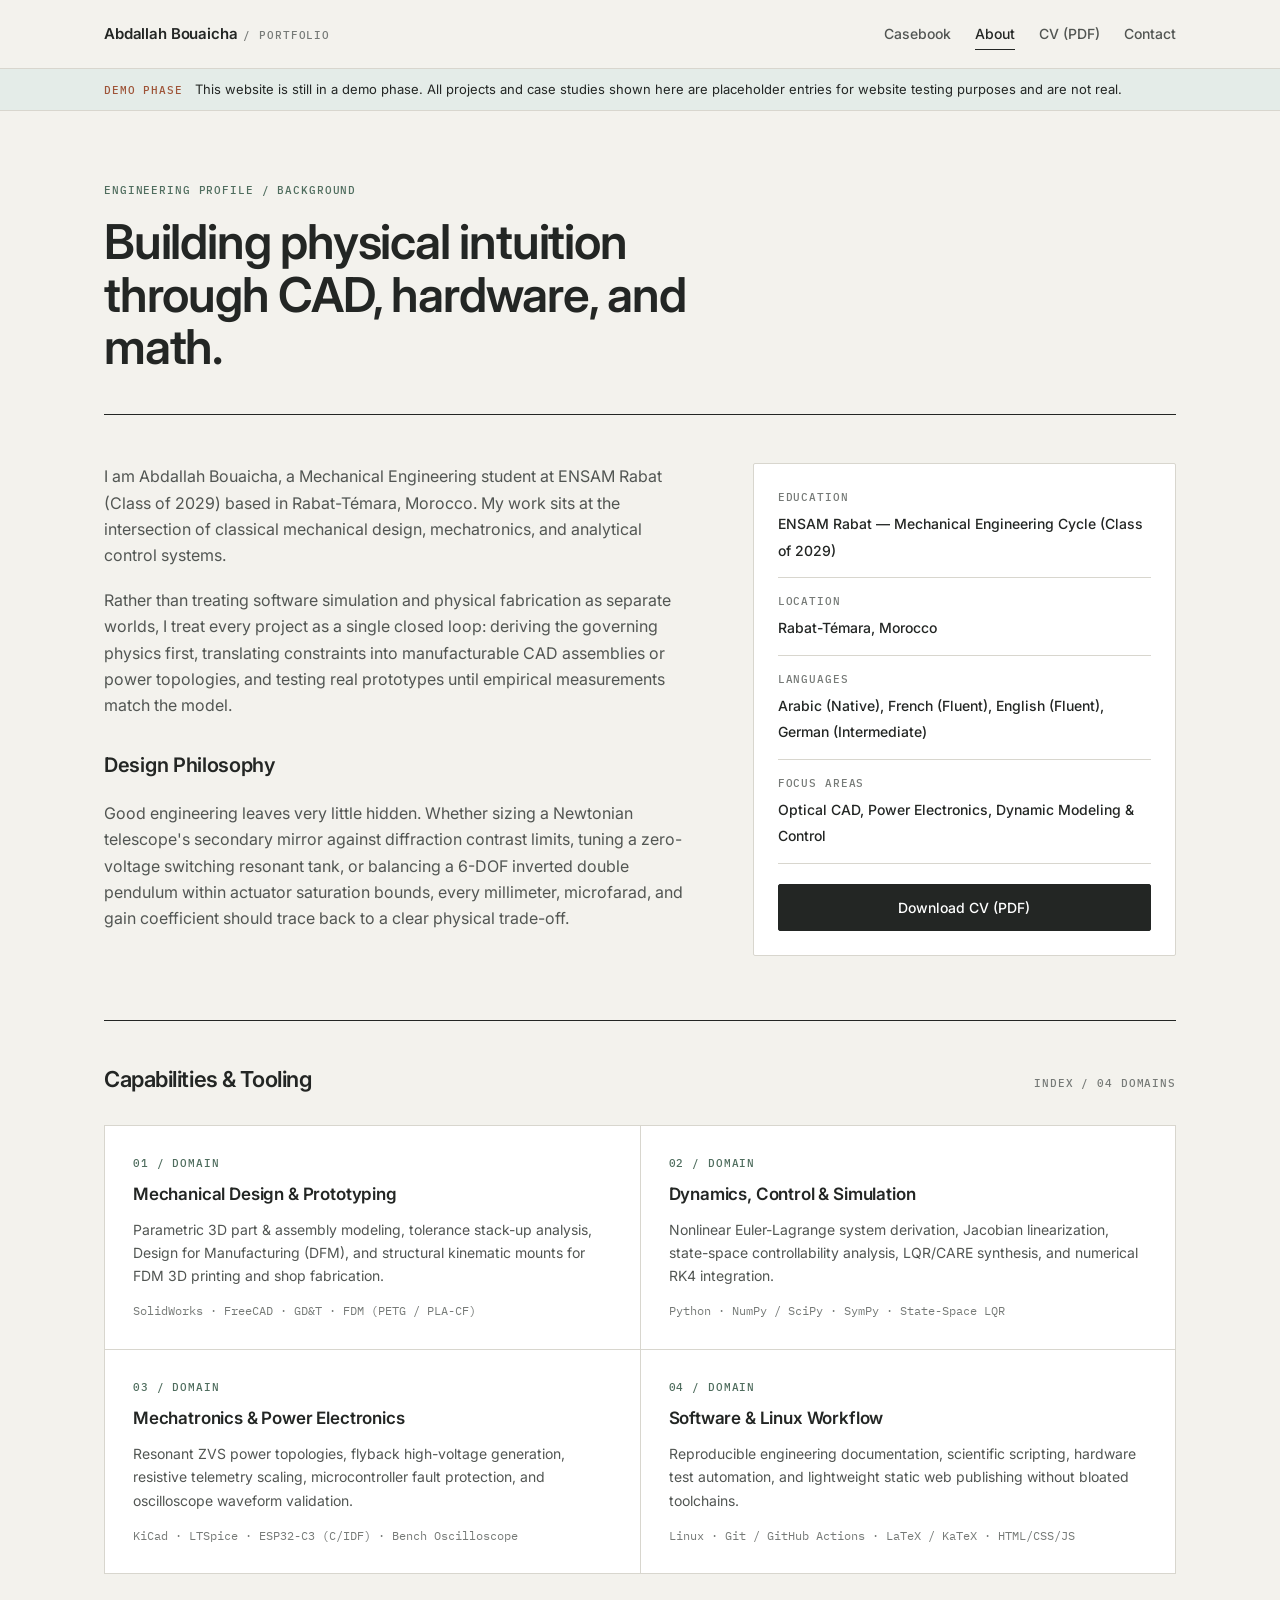
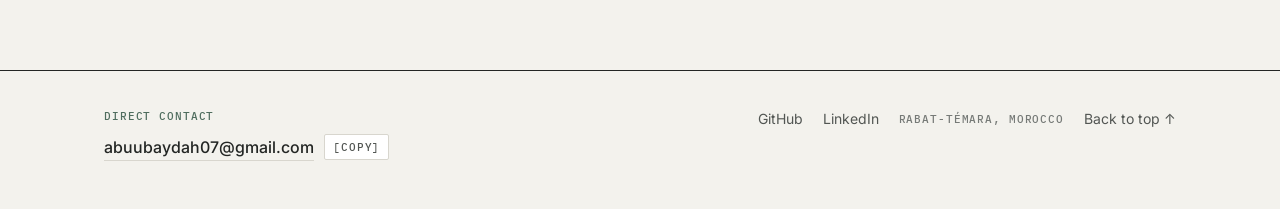
==== about.html @ fddb97b2 "Rebuild portfolio as multi-page Swiss engineering casebook" ====
<!DOCTYPE html>
<html lang="en">
<head>
  <meta charset="UTF-8">
  <meta name="viewport" content="width=device-width, initial-scale=1.0">
  <title>About — Abdallah Bouaicha</title>
  <meta name="description" content="Background, education at ENSAM Rabat, design philosophy, and engineering capabilities of Abdallah Bouaicha.">
  <link rel="stylesheet" href="/style/global.css">
  <link rel="stylesheet" href="/style/about.css">
</head>
<body id="top">
  <header class="site-header">
    <div class="container site-header__inner">
      <a href="/index.html" class="site-brand">
        <span class="site-brand__name">Abdallah Bouaicha</span>
        <span class="site-brand__tag mono">/ PORTFOLIO</span>
      </a>
      <nav class="site-nav" aria-label="Primary navigation">
        <a href="/index.html#casebook">Casebook</a>
        <a href="/about.html" aria-current="page">About</a>
        <a href="/assets/cv.pdf">CV (PDF)</a>
        <a href="#contact">Contact</a>
      </nav>
    </div>
  </header>

  <div class="demo-notice" role="note">
    <div class="container demo-notice__inner">
      <span class="demo-notice__tag mono">DEMO PHASE</span>
      <p class="demo-notice__text">This website is still in a demo phase. All projects and case studies shown here are placeholder entries for website testing purposes and are not real.</p>
    </div>
  </div>

  <main class="container">
    <section class="about-header">
      <span class="eyebrow">ENGINEERING PROFILE / BACKGROUND</span>
      <h1 class="about-header__title">Building physical intuition through CAD, hardware, and math.</h1>
    </section>

    <section class="about-grid" aria-label="Biography and profile specifications">
      <div class="about-narrative">
        <p>
          I am Abdallah Bouaicha, a Mechanical Engineering student at ENSAM Rabat (Class of 2029) based in Rabat-Témara, Morocco. My work sits at the intersection of classical mechanical design, mechatronics, and analytical control systems.
        </p>
        <p>
          Rather than treating software simulation and physical fabrication as separate worlds, I treat every project as a single closed loop: deriving the governing physics first, translating constraints into manufacturable CAD assemblies or power topologies, and testing real prototypes until empirical measurements match the model.
        </p>
        <h2>Design Philosophy</h2>
        <p>
          Good engineering leaves very little hidden. Whether sizing a Newtonian telescope's secondary mirror against diffraction contrast limits, tuning a zero-voltage switching resonant tank, or balancing a 6-DOF inverted double pendulum within actuator saturation bounds, every millimeter, microfarad, and gain coefficient should trace back to a clear physical trade-off.
        </p>
      </div>

      <aside class="meta-sidebar" aria-label="Academic and personal details">
        <div class="meta-list">
          <div class="meta-list__row">
            <span class="meta-list__label mono">EDUCATION</span>
            <span class="meta-list__value">ENSAM Rabat — Mechanical Engineering Cycle (Class of 2029)</span>
          </div>
          <div class="meta-list__row">
            <span class="meta-list__label mono">LOCATION</span>
            <span class="meta-list__value">Rabat-Témara, Morocco</span>
          </div>
          <div class="meta-list__row">
            <span class="meta-list__label mono">LANGUAGES</span>
            <span class="meta-list__value">Arabic (Native), French (Fluent), English (Fluent), German (Intermediate)</span>
          </div>
          <div class="meta-list__row">
            <span class="meta-list__label mono">FOCUS AREAS</span>
            <span class="meta-list__value">Optical CAD, Power Electronics, Dynamic Modeling &amp; Control</span>
          </div>
        </div>
        <a href="/assets/cv.pdf" class="btn-rect">Download CV (PDF)</a>
      </aside>
    </section>

    <section class="capabilities-section" aria-label="Capabilities and tooling index">
      <div class="capabilities-section__header">
        <h2>Capabilities &amp; Tooling</h2>
        <span class="mono" style="color: var(--ink-muted);">INDEX / 04 DOMAINS</span>
      </div>

      <div class="capabilities-matrix">
        <div class="capability-cell">
          <span class="capability-cell__index mono">01 / DOMAIN</span>
          <h3>Mechanical Design &amp; Prototyping</h3>
          <p>
            Parametric 3D part &amp; assembly modeling, tolerance stack-up analysis, Design for Manufacturing (DFM), and structural kinematic mounts for FDM 3D printing and shop fabrication.
          </p>
          <div class="capability-cell__tools">SolidWorks · FreeCAD · GD&amp;T · FDM (PETG / PLA-CF)</div>
        </div>

        <div class="capability-cell">
          <span class="capability-cell__index mono">02 / DOMAIN</span>
          <h3>Dynamics, Control &amp; Simulation</h3>
          <p>
            Nonlinear Euler-Lagrange system derivation, Jacobian linearization, state-space controllability analysis, LQR/CARE synthesis, and numerical RK4 integration.
          </p>
          <div class="capability-cell__tools">Python · NumPy / SciPy · SymPy · State-Space LQR</div>
        </div>

        <div class="capability-cell">
          <span class="capability-cell__index mono">03 / DOMAIN</span>
          <h3>Mechatronics &amp; Power Electronics</h3>
          <p>
            Resonant ZVS power topologies, flyback high-voltage generation, resistive telemetry scaling, microcontroller fault protection, and oscilloscope waveform validation.
          </p>
          <div class="capability-cell__tools">KiCad · LTSpice · ESP32-C3 (C/IDF) · Bench Oscilloscope</div>
        </div>

        <div class="capability-cell">
          <span class="capability-cell__index mono">04 / DOMAIN</span>
          <h3>Software &amp; Linux Workflow</h3>
          <p>
            Reproducible engineering documentation, scientific scripting, hardware test automation, and lightweight static web publishing without bloated toolchains.
          </p>
          <div class="capability-cell__tools">Linux · Git / GitHub Actions · LaTeX / KaTeX · HTML/CSS/JS</div>
        </div>
      </div>
    </section>
  </main>

  <footer id="contact" class="site-footer">
    <div class="container site-footer__inner">
      <div class="footer-contact">
        <span class="eyebrow">DIRECT CONTACT</span>
        <div class="footer-email-row">
          <a href="mailto:abuubaydah07@gmail.com" class="footer-email">abuubaydah07@gmail.com</a>
          <button type="button" class="copy-email-btn mono" data-email="abuubaydah07@gmail.com">[Copy]</button>
        </div>
      </div>

      <div class="footer-links">
        <a href="https://github.com/Master-stuff" target="_blank" rel="noopener noreferrer">GitHub</a>
        <a href="https://www.linkedin.com/in/abdallah-bouaicha" target="_blank" rel="noopener noreferrer">LinkedIn</a>
        <span class="footer-location mono">Rabat-Témara, Morocco</span>
        <a href="#top">Back to top &uarr;</a>
      </div>
    </div>
  </footer>

  <script src="/scripts/main.js"></script>
</body>
</html>
---- style/global.css ----
@import url('https://fonts.googleapis.com/css2?family=IBM+Plex+Mono:wght@400;500&family=Inter:wght@400;500;600&display=swap');

:root {
  --bg-canvas: #F3F2ED;
  --bg-plate: #FFFFFF;
  --ink-primary: #232624;
  --ink-secondary: #525653;
  --ink-muted: #767A77;
  --accent-sage: #4F6D5E;
  --accent-sage-tint: #E4ECE8;
  --accent-terracotta: #9E5438;
  --rule-heavy: #232624;
  --rule-light: #D8D6CE;
}

*,
*::before,
*::after {
  box-sizing: border-box;
  margin: 0;
  padding: 0;
}

html {
  scroll-behavior: smooth;
}

body {
  background-color: var(--bg-canvas);
  color: var(--ink-primary);
  font-family: 'Inter', -apple-system, BlinkMacSystemFont, 'Segoe UI', sans-serif;
  font-size: 16px;
  line-height: 1.65;
  -webkit-font-smoothing: antialiased;
}

img {
  display: block;
  max-width: 100%;
}

a {
  color: inherit;
  text-decoration: none;
}

button {
  font: inherit;
  color: inherit;
  background: none;
  border: none;
  cursor: pointer;
}

.container {
  max-width: 1120px;
  margin: 0 auto;
  padding: 0 24px;
}

.mono,
.eyebrow {
  font-family: 'IBM Plex Mono', ui-monospace, SFMono-Regular, Menlo, monospace;
  font-size: 11px;
  font-weight: 500;
  text-transform: uppercase;
  letter-spacing: 0.08em;
}

.eyebrow {
  color: var(--accent-sage);
  display: inline-block;
}

/* Shared Top Header */
.site-header {
  border-bottom: 1px solid var(--rule-light);
}

.site-header__inner {
  display: flex;
  align-items: center;
  justify-content: space-between;
  gap: 24px;
  min-height: 68px;
}

.site-brand {
  display: inline-flex;
  align-items: baseline;
  gap: 6px;
  font-size: 15px;
  white-space: nowrap;
}

.site-brand__name {
  font-weight: 600;
  letter-spacing: -0.01em;
}

.site-brand__tag {
  color: var(--ink-muted);
}

.site-nav {
  display: flex;
  align-items: center;
  flex-wrap: wrap;
  gap: 24px;
}

.site-nav a {
  font-size: 14px;
  font-weight: 500;
  color: var(--ink-secondary);
  padding: 4px 0;
  border-bottom: 1px solid transparent;
}

.site-nav a:hover,
.site-nav a[aria-current="page"] {
  color: var(--ink-primary);
  border-bottom-color: var(--ink-primary);
}

/* Demo Phase Notice Strip */
.demo-notice {
  background: var(--accent-sage-tint);
  border-bottom: 1px solid var(--rule-light);
  padding: 10px 0;
}

.demo-notice__inner {
  display: flex;
  align-items: baseline;
  gap: 12px;
  flex-wrap: wrap;
}

.demo-notice__tag {
  color: var(--accent-terracotta);
  white-space: nowrap;
}

.demo-notice__text {
  font-size: 13px;
  color: var(--ink-primary);
}

/* Shared Flexible Media Frames (Diagram, Plot, Photo, Render) */
.media-frame {
  background: var(--bg-plate);
  border: 1px solid var(--rule-light);
  border-radius: 2px;
}

.media-frame--diagram {
  padding: 24px;
}

.media-frame--diagram .figure-label {
  display: block;
  margin-bottom: 16px;
  color: var(--ink-muted);
}

.media-frame--diagram img {
  width: 100%;
  height: auto;
  object-fit: contain;
  cursor: zoom-in;
}

.media-frame--photo {
  padding: 8px;
}

.media-frame--photo img {
  width: 100%;
  aspect-ratio: 16 / 10;
  object-fit: cover;
  cursor: zoom-in;
}

.media-frame--contain img {
  object-fit: contain;
  background: var(--bg-plate);
}

.media-caption {
  margin-top: 8px;
  padding: 8px 4px 2px;
  border-top: 1px solid var(--rule-light);
  color: var(--ink-muted);
  display: flex;
  justify-content: space-between;
  gap: 12px;
}

/* Shared Minimalist Footer */
.site-footer {
  margin-top: 96px;
  border-top: 1.5px solid var(--rule-heavy);
  padding: 36px 0 48px;
}

.site-footer__inner {
  display: flex;
  align-items: flex-start;
  justify-content: space-between;
  flex-wrap: wrap;
  gap: 24px;
}

.footer-contact {
  display: flex;
  flex-direction: column;
  gap: 8px;
}

.footer-email-row {
  display: flex;
  align-items: center;
  gap: 10px;
  flex-wrap: wrap;
}

.footer-email {
  font-size: 16px;
  font-weight: 500;
  border-bottom: 1px solid var(--rule-light);
}

.footer-email:hover {
  border-bottom-color: var(--ink-primary);
}

.copy-email-btn {
  padding: 3px 8px;
  border: 1px solid var(--rule-light);
  border-radius: 2px;
  color: var(--ink-secondary);
  background: var(--bg-plate);
}

.copy-email-btn:hover {
  border-color: var(--ink-primary);
  color: var(--ink-primary);
}

.footer-links {
  display: flex;
  align-items: center;
  flex-wrap: wrap;
  gap: 20px;
  font-size: 14px;
  color: var(--ink-secondary);
}

.footer-links a:hover {
  color: var(--ink-primary);
  text-decoration: underline;
  text-underline-offset: 4px;
}

.footer-location {
  color: var(--ink-muted);
}

/* Accessible Native Lightbox Dialog */
.lightbox {
  margin: auto;
  max-width: 960px;
  width: calc(100% - 32px);
  max-height: 90vh;
  background: var(--bg-plate);
  border: 1px solid var(--rule-heavy);
  border-radius: 2px;
  padding: 0;
  color: var(--ink-primary);
}

.lightbox::backdrop {
  background: rgba(35, 38, 36, 0.72);
}

.lightbox__inner {
  padding: 20px 24px 24px;
  display: flex;
  flex-direction: column;
  gap: 16px;
}

.lightbox__bar {
  display: flex;
  align-items: center;
  justify-content: space-between;
  gap: 16px;
  padding-bottom: 12px;
  border-bottom: 1px solid var(--rule-light);
}

.lightbox__caption {
  color: var(--ink-secondary);
}

.lightbox__close {
  padding: 4px 10px;
  border: 1px solid var(--rule-light);
  border-radius: 2px;
}

.lightbox__close:hover {
  border-color: var(--ink-primary);
}

.lightbox__img {
  width: 100%;
  max-height: 74vh;
  object-fit: contain;
  background: var(--bg-plate);
}

@media (max-width: 680px) {
  .site-header__inner {
    flex-direction: column;
    align-items: flex-start;
    padding: 16px 0;
  }

  .site-nav {
    gap: 16px;
  }

  .site-footer__inner {
    flex-direction: column;
  }
}
---- style/about.css ----
/* Page Header */
.about-header {
  padding: 64px 0 40px;
  border-bottom: 1.5px solid var(--rule-heavy);
}

.about-header__title {
  margin-top: 14px;
  max-width: 22ch;
  font-size: clamp(2rem, 4vw, 3rem);
  font-weight: 600;
  line-height: 1.1;
  letter-spacing: -0.025em;
}

/* Two-Column Editorial Bio & Metadata Sidebar */
.about-grid {
  padding: 48px 0 64px;
  display: grid;
  grid-template-columns: 1.4fr 1fr;
  gap: 56px;
  align-items: start;
}

.about-narrative {
  display: flex;
  flex-direction: column;
  gap: 18px;
}

.about-narrative h2 {
  font-size: 20px;
  font-weight: 600;
  letter-spacing: -0.015em;
  margin-top: 12px;
}

.about-narrative p {
  color: var(--ink-secondary);
}

.meta-sidebar {
  background: var(--bg-plate);
  border: 1px solid var(--rule-light);
  border-radius: 2px;
  padding: 24px;
}

.meta-list {
  display: flex;
  flex-direction: column;
}

.meta-list__row {
  padding: 14px 0;
  border-bottom: 1px solid var(--rule-light);
}

.meta-list__row:first-child {
  padding-top: 0;
}

.meta-list__label {
  display: block;
  color: var(--ink-muted);
  margin-bottom: 4px;
}

.meta-list__value {
  font-size: 14px;
  font-weight: 500;
  color: var(--ink-primary);
}

.btn-rect {
  margin-top: 20px;
  display: inline-flex;
  align-items: center;
  justify-content: center;
  width: 100%;
  padding: 11px 16px;
  background: var(--ink-primary);
  color: var(--bg-plate);
  border: 1px solid var(--ink-primary);
  border-radius: 2px;
  font-size: 14px;
  font-weight: 500;
}

.btn-rect:hover {
  background: var(--accent-sage);
  border-color: var(--accent-sage);
}

/* Capabilities & Tooling 2x2 Matrix */
.capabilities-section {
  padding-top: 40px;
  border-top: 1.5px solid var(--rule-heavy);
}

.capabilities-section__header {
  display: flex;
  justify-content: space-between;
  align-items: baseline;
  margin-bottom: 28px;
  gap: 16px;
}

.capabilities-section__header h2 {
  font-size: 22px;
  font-weight: 600;
  letter-spacing: -0.02em;
}

.capabilities-matrix {
  display: grid;
  grid-template-columns: 1fr 1fr;
  border-top: 1px solid var(--rule-light);
  border-left: 1px solid var(--rule-light);
}

.capability-cell {
  padding: 28px;
  border-right: 1px solid var(--rule-light);
  border-bottom: 1px solid var(--rule-light);
  background: var(--bg-plate);
}

.capability-cell__index {
  display: block;
  color: var(--accent-sage);
  margin-bottom: 8px;
}

.capability-cell h3 {
  font-size: 17px;
  font-weight: 600;
  letter-spacing: -0.01em;
  margin-bottom: 10px;
}

.capability-cell p {
  font-size: 14px;
  color: var(--ink-secondary);
  margin-bottom: 14px;
}

.capability-cell__tools {
  font-family: 'IBM Plex Mono', ui-monospace, monospace;
  font-size: 12px;
  color: var(--ink-muted);
}

@media (max-width: 860px) {
  .about-grid {
    grid-template-columns: 1fr;
    gap: 36px;
  }

  .capabilities-matrix {
    grid-template-columns: 1fr;
  }
}
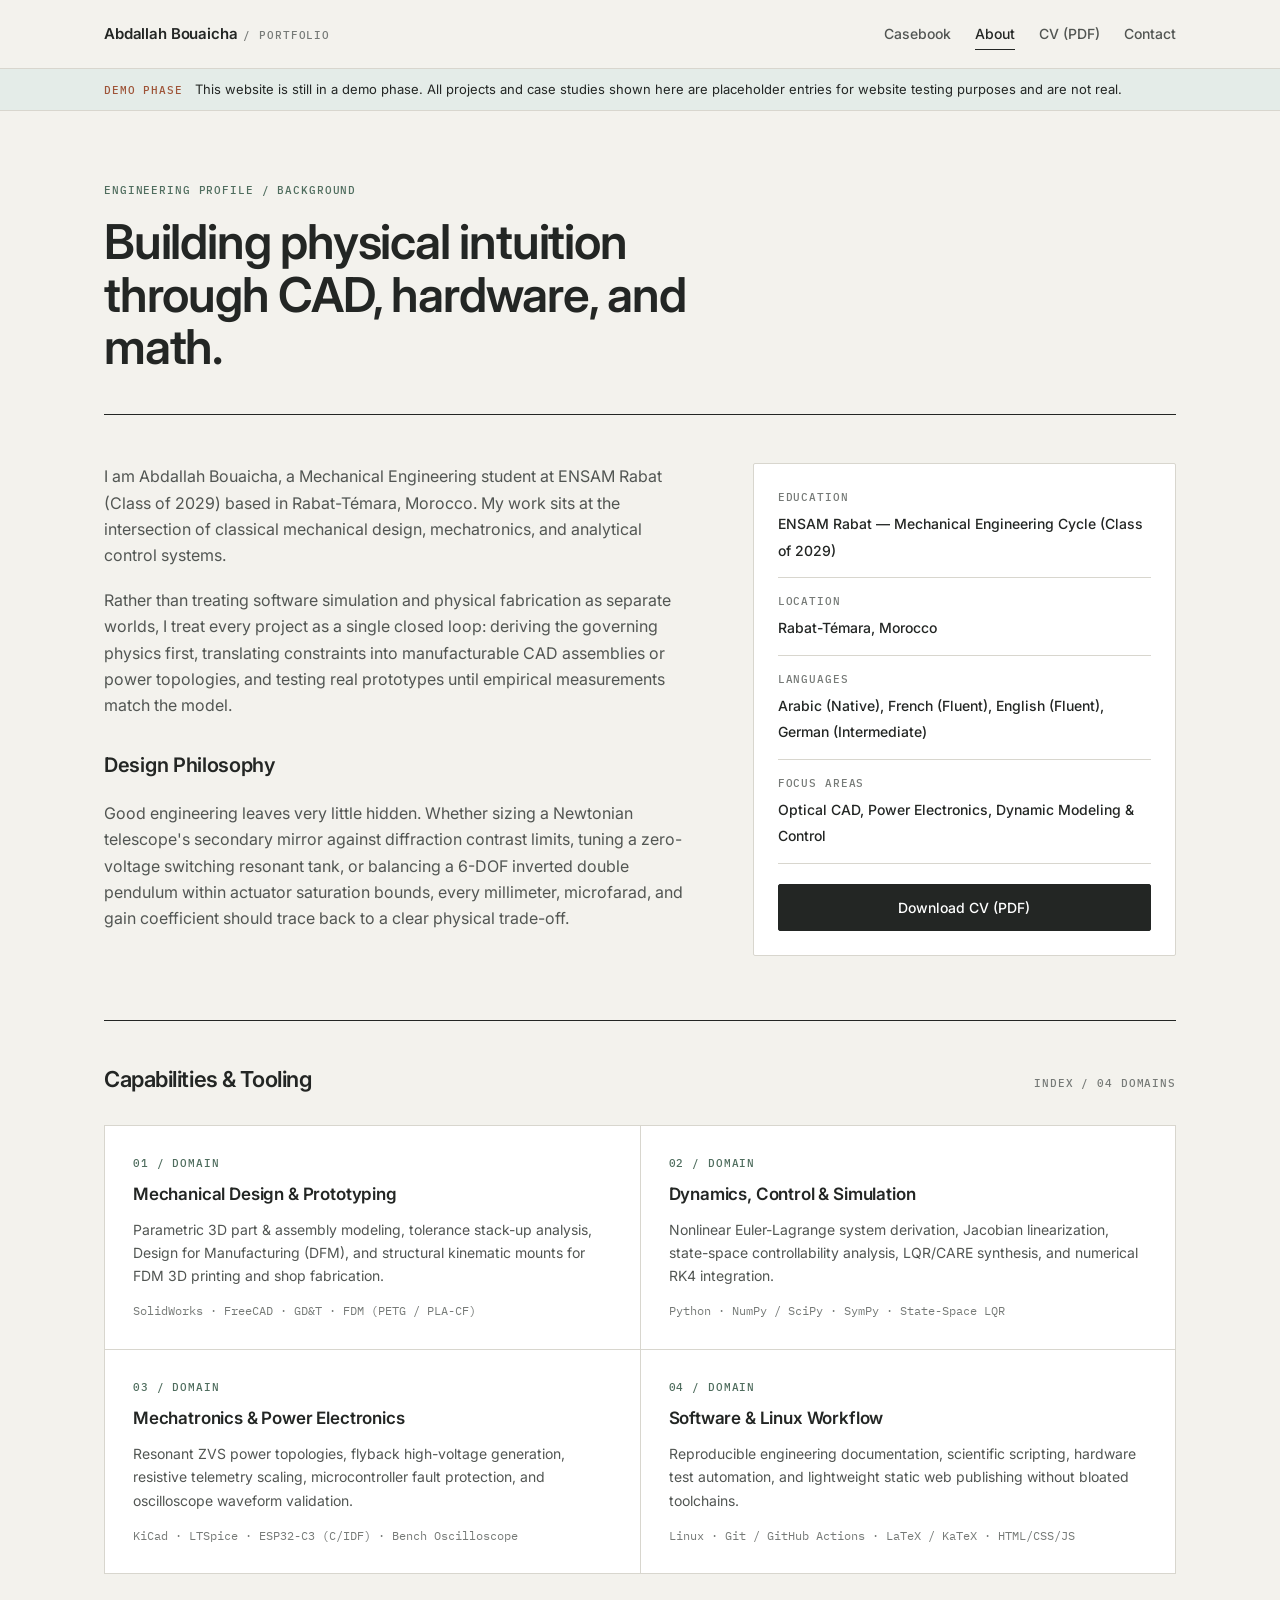
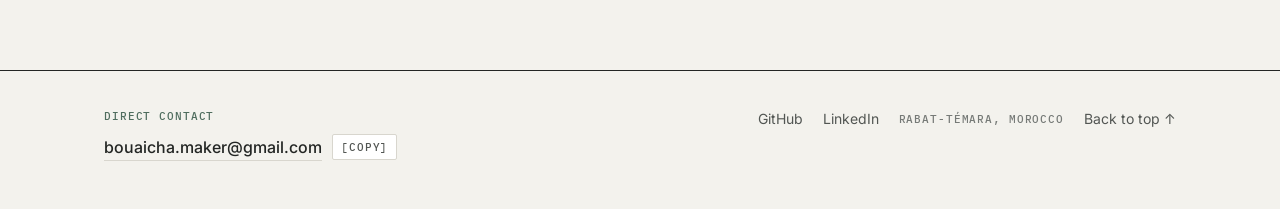
==== commit 3019c198: "Update contact email to bouaicha.maker@gmail.com" ====
--- a/about.html
+++ b/about.html
@@ -125,8 +125,8 @@
       <div class="footer-contact">
         <span class="eyebrow">DIRECT CONTACT</span>
         <div class="footer-email-row">
-          <a href="mailto:abuubaydah07@gmail.com" class="footer-email">abuubaydah07@gmail.com</a>
-          <button type="button" class="copy-email-btn mono" data-email="abuubaydah07@gmail.com">[Copy]</button>
+          <a href="mailto:bouaicha.maker@gmail.com" class="footer-email">bouaicha.maker@gmail.com</a>
+          <button type="button" class="copy-email-btn mono" data-email="bouaicha.maker@gmail.com">[Copy]</button>
         </div>
       </div>
 
